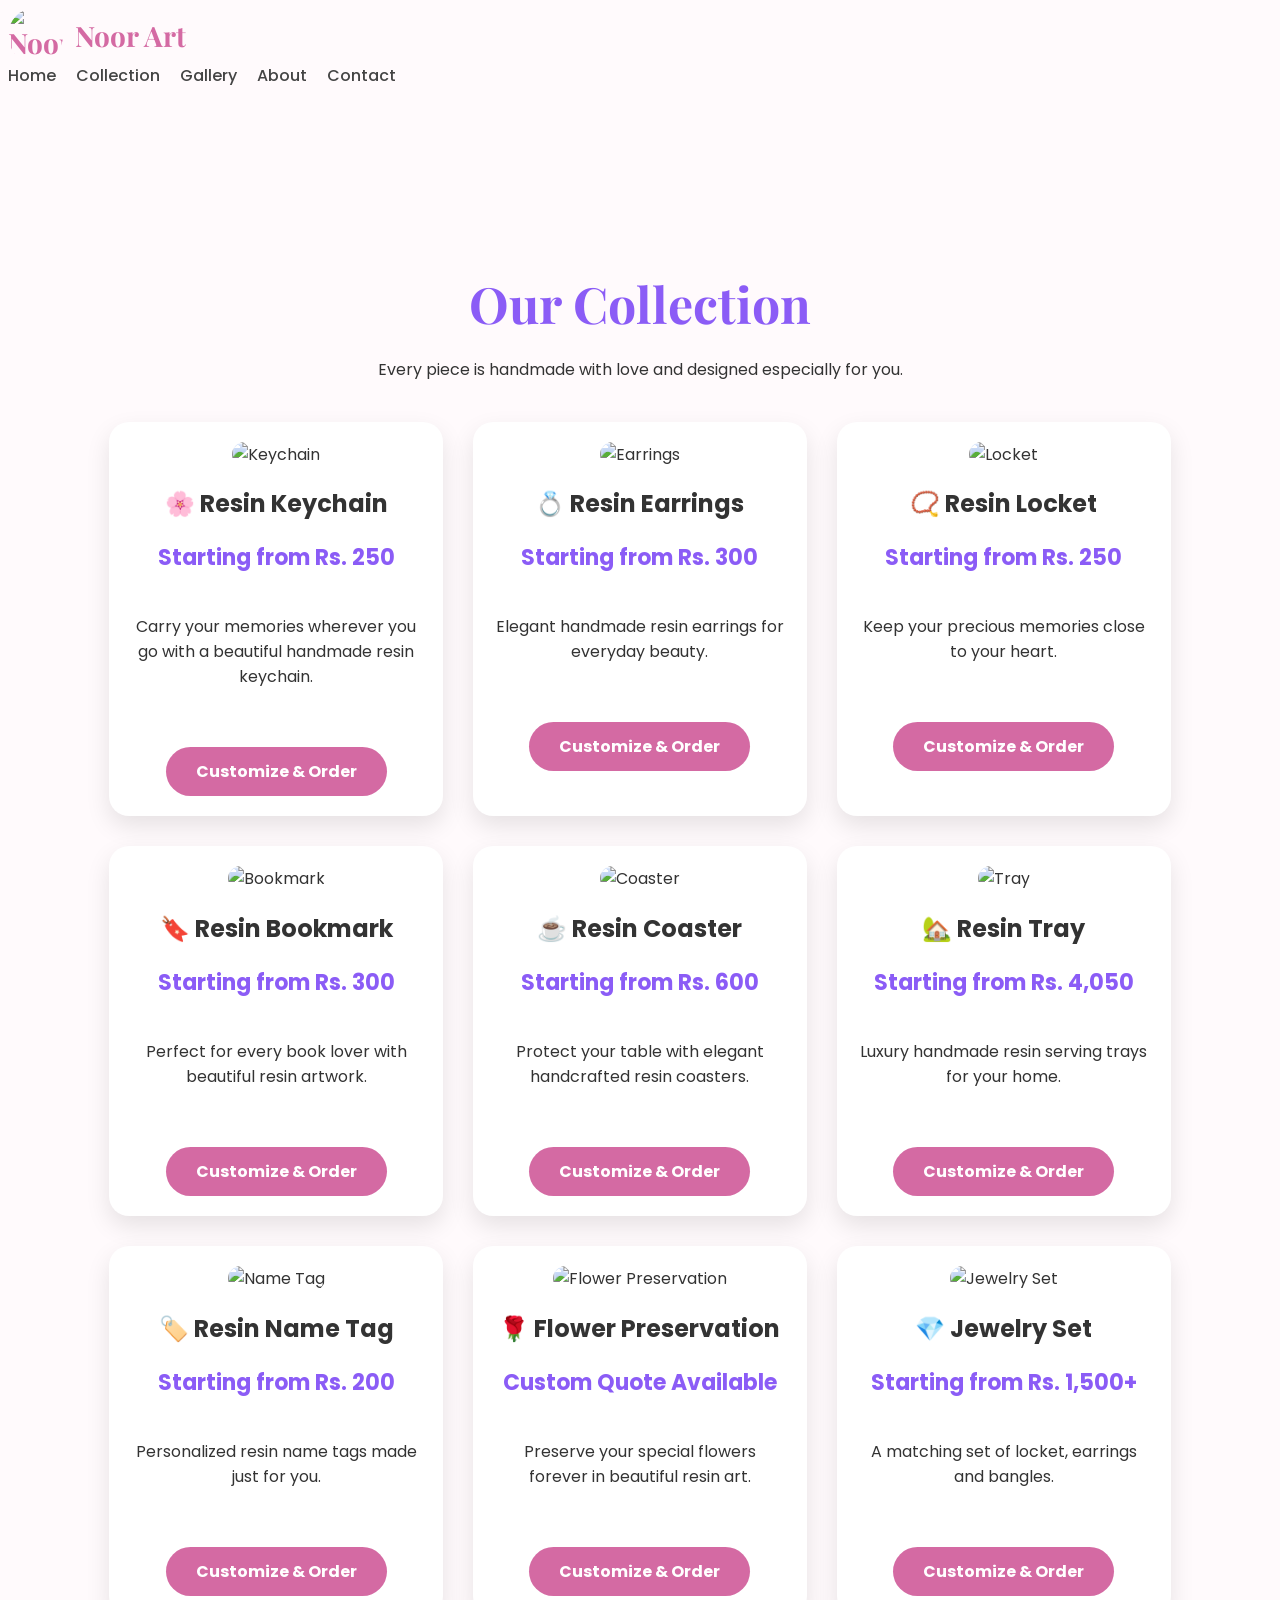
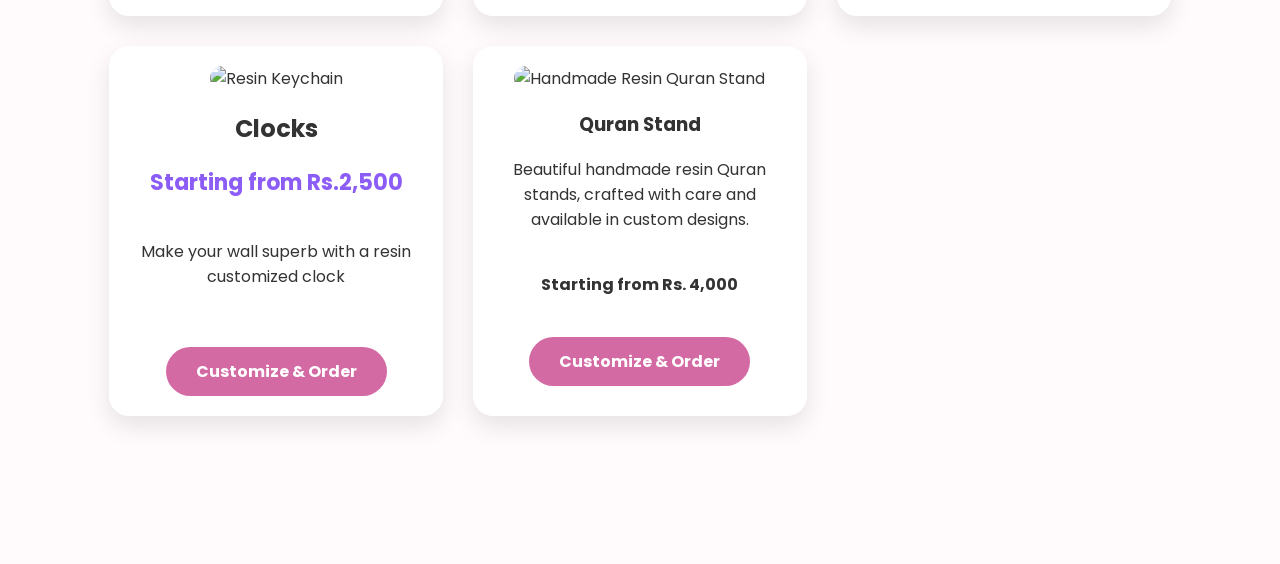
==== products.html @ 574aaeb1 "Noor Arts" ====
﻿<!DOCTYPE html>
<html lang="en">

<head>

<meta charset="UTF-8">
<meta name="viewport" content="width=device-width, initial-scale=1.0">

<title>Our Collection | Noor Art</title>

<link rel="preconnect" href="https://fonts.googleapis.com">
<link rel="preconnect" href="https://fonts.gstatic.com" crossorigin>

<link href="https://fonts.googleapis.com/css2?family=Poppins:wght@300;400;600&family=Playfair+Display:wght@700&display=swap" rel="stylesheet">

<link rel="stylesheet" href="test.css">

</head>

<body>

<nav>

<div class="logo">
<img src="images/logo.png" alt="Noor Art Logo">
<span>Noor Art</span>
</div>

<ul>

<li><a href="index.html">Home</a></li>
<li><a href="products.html">Collection</a></li>
<li><a href="gallery.html">Gallery</a></li>
<li><a href="about.html">About</a></li>
<li><a href="contact.html">Contact</a></li>

</ul>

</nav>

<section class="products">

<h1>Our Collection</h1>

<p>
Every piece is handmade with love and designed especially for you.
</p>

<div class="product-grid">

<div class="product-card">

<img src="images/keychain.jpg" alt="Keychain">

<h2>🌸 Resin Keychain</h2>

<p class="price">Starting from Rs. 250</p>

<p>
Carry your memories wherever you go with a beautiful handmade resin keychain.
</p>

<a href="order.html?product=Resin Keychain" class="order-btn">
Customize & Order
</a>

</div>

<div class="product-card">

<img src="images/earrings.jpg" alt="Earrings">

<h2>💍 Resin Earrings</h2>

<p class="price">Starting from Rs. 300</p>

<p>
Elegant handmade resin earrings for everyday beauty.
</p>

<a href="order.html?product=Resin Earrings" class="order-btn">Customize & Order</a>

</div>

<div class="product-card">

<img src="images/locket.jpg" alt="Locket">

<h2>📿 Resin Locket</h2>

<p class="price">Starting from Rs. 250</p>

<p>
Keep your precious memories close to your heart.
</p>

<a href="order.html?product=Resin Locket" class="order-btn">Customize & Order</a>

</div>

<div class="product-card">

<img src="images/bookmark.jpg" alt="Bookmark">

<h2>🔖 Resin Bookmark</h2>

<p class="price">Starting from Rs. 300</p>

<p>
Perfect for every book lover with beautiful resin artwork.
</p>

<a href="order.html?product=Resin Bookmark" class="order-btn">Customize & Order</a>

</div>

<div class="product-card">

<img src="images/coaster.jpg" alt="Coaster">

<h2>☕ Resin Coaster</h2>

<p class="price">Starting from Rs. 600</p>

<p>
Protect your table with elegant handcrafted resin coasters.
</p>

<a href="order.html?product=Resin Coaster" class="order-btn">Customize & Order</a>

</div>

<div class="product-card">

<img src="images/tray.jpg" alt="Tray">

<h2>🏡 Resin Tray</h2>

<p class="price">Starting from Rs. 4,050</p>

<p>
Luxury handmade resin serving trays for your home.
</p>

<a href="order.html?product=Resin Tray" class="order-btn">Customize & Order</a>

</div>

<div class="product-card">

<img src="images/nametag.jpg" alt="Name Tag">

<h2>🏷️ Resin Name Tag</h2>

<p class="price">Starting from Rs. 200</p>

<p>
Personalized resin name tags made just for you.
</p>

<a href="order.html?product= Resin Nametag" class="order-btn">Customize & Order</a>

</div>

<div class="product-card">

<img src="images/flowers.jpg" alt="Flower Preservation">

<h2>🌹 Flower Preservation</h2>

<p class="price">Custom Quote Available</p>

<p>
Preserve your special flowers forever in beautiful resin art.
</p>

<a href="order.html?product= Resin Flower Preservation" class="order-btn">Customize & Order</a>

</div>

<div class="product-card">

<img src="images/set.jpg" alt="Jewelry Set">

<h2>💎 Jewelry Set</h2>

<p class="price">Starting from Rs. 1,500+</p>

<p>
A matching set of locket, earrings and bangles.
</p>

<a href="order.html?product= Resin Full Jewelry Set" class="order-btn">Customize & Order</a>

</div>
<div class="product-card">

<img src="images/clock.jpg" alt="Resin Keychain">

<h2>Clocks </h2>

<p class="price">Starting from Rs.2,500</p>

<p>
Make your wall superb with a resin customized clock
</p>

<a href="order.html?product= Resin Clock" class="order-btn">Customize & Order</a>

</div> 
<div class="product-card">

    <img src="images/quran-stand.jpg" alt="Handmade Resin Quran Stand">

    <h3>Quran Stand</h3>

    <p>
        Beautiful handmade resin Quran stands,
        crafted with care and available in custom designs.
    </p>

    <h4>Starting from Rs. 4,000</h4>

    <a href="order.html?product=Quran%20Stand" class="order-btn">
        Customize & Order
    </a>

</div>

</section>

</body>

</html>
---- test.css ----
﻿ {
margin:0;
padding:0;
box-sizing:border-box;
}

body{

font-family:'Poppins',sans-serif;

background:#fffafc;

color:#333;

}

nav ul{

display:flex;

list-style:none;

gap:20px;

margin:0;

padding:0;

}

.logo{

display:flex;

align-items:center;

gap:12px;

font-size:28px;

font-family:'Playfair Display',serif;

font-weight:bold;

color:#9c6ade;

}

.logo img{

width:50px;

height:50px;

border-radius:50%;

}

nav ul{

display:flex;

list-style:none;

}

nav ul{

display:flex;

list-style:none;

gap:20px;

flex-wrap:wrap;

}

nav a{

text-decoration:none;

color:#444;

font-weight:500;

transition:.3s;

}

nav a:hover{

color:#9c6ade;

}

.hero{

height:100vh;

display:flex;

justify-content:center;

align-items:center;

text-align:center;

padding:20px;

background:linear-gradient(rgba(255,255,255,.65),rgba(255,255,255,.65)),
url("images/hero.jpg");

background-size:cover;

background-position:center;

}

.hero h1{

font-size:70px;

font-family:'Playfair Display',serif;

color:#8b5cf6;

}

.hero h2{

margin-top:20px;

font-size:30px;

font-weight:500;

}

.hero p{

margin:30px auto;

max-width:700px;

line-height:1.8;

}

.btn{

display:inline-block;

padding:15px 35px;

background:#9c6ade;

color:white;

text-decoration:none;

border-radius:50px;

font-size:18px;

transition:.3s;

}

.btn:hover{

background:#7d4ed8;

transform:translateY(-4px);

}

.features{

padding:100px 10%;

text-align:center;

}

.features h2{

font-size:45px;

margin-bottom:50px;

font-family:'Playfair Display',serif;

color:#8b5cf6;

}

.cards{

display:grid;

grid-template-columns:repeat(auto-fit,minmax(250px,1fr));

gap:30px;

}

.card{

padding:35px;

border-radius:20px;

background:white;

box-shadow:0 10px 25px rgba(0,0,0,.08);

transition:.4s;

}

.card:hover{

transform:translateY(-10px);

}

.card h3{

margin-bottom:20px;

}

footer{

padding:30px;

text-align:center;

background:#9c6ade;

color:white;

}
.products{

padding:140px 8%;

text-align:center;

}

.products h1{

font-size:50px;

font-family:'Playfair Display',serif;

color:#8b5cf6;

margin-bottom:20px;

}

.products p{

margin-bottom:40px;

}

.product-grid{

display:grid;

grid-template-columns:repeat(auto-fit,minmax(280px,1fr));

gap:30px;

}

.product-card{

background:white;

padding:20px;

border-radius:20px;

box-shadow:0 10px 25px rgba(0,0,0,.1);

transition:.3s;

}

.product-card:hover{

transform:translateY(-8px);

}

.product-card img{

width:100%;

height:250px;

object-fit:cover;

border-radius:15px;

}

.price{

font-size:22px;

font-weight:bold;

color:#8b5cf6;

margin:15px 0;

}

.product-card button{

margin-top:15px;

padding:12px 25px;

border:none;

background:#9c6ade;

color:white;

border-radius:30px;

cursor:pointer;

font-size:16px;

transition:.3s;

}

.product-card{

transition:.4s;

cursor:pointer;

}

.product-card:hover{

transform:translateY(-12px);

box-shadow:0 15px 35px rgba(0,0,0,.15);

}

.logo{

display:flex;

align-items:center;

gap:12px;

font-size:28px;

font-family:'Playfair Display',serif;

font-weight:bold;

color:#d46aa3;

}

.logo img{

width:55px;

height:55px;

border-radius:50%;

}
.order-btn{

display:inline-block;

margin-top:18px;

padding:12px 30px;

background:#d46aa3;

color:white;

text-decoration:none;

border-radius:40px;

font-weight:bold;

transition:.3s;

}

.order-btn:hover{

background:#b84f87;

transform:scale(1.05);

}
.gallery{

padding:140px 8%;

text-align:center;

}

.gallery h1{

font-size:50px;

font-family:'Playfair Display',serif;

color:#d46aa3;

margin-bottom:20px;

}

.gallery p{

color:#555;

margin-bottom:40px;

}

.gallery-grid{

display:grid;

grid-template-columns:repeat(auto-fit,minmax(280px,1fr));

gap:25px;

}

.gallery-grid img{

width:100%;

height:300px;

object-fit:cover;

border-radius:20px;

box-shadow:0 10px 25px rgba(0,0,0,.1);

transition:.4s;

cursor:pointer;

}

.gallery-grid img:hover{

transform:scale(1.05);

box-shadow:0 15px 35px rgba(0,0,0,.2);

}
.about{

padding:140px 8% 80px;

}

.about h1{

text-align:center;

font-size:50px;

color:#d46aa3;

margin-bottom:50px;

font-family:'Playfair Display',serif;

}

.about-content{

display:flex;

align-items:center;

justify-content:center;

gap:60px;

flex-wrap:wrap;

}

.about-image img{

width:300px;

border-radius:20px;

box-shadow:0 10px 25px rgba(0,0,0,.15);

}

.about-text{

max-width:600px;

}

.about-text h2{

font-size:34px;

margin-bottom:20px;

color:#444;

}

.about-text p{

font-size:18px;

line-height:1.8;

color:#666;

margin-bottom:20px;

}

.why-us{

padding:50px 8% 100px;

text-align:center;

}

.why-us h2{

font-size:40px;

margin-bottom:40px;

color:#d46aa3;

font-family:'Playfair Display',serif;

}

.features{

display:grid;

grid-template-columns:repeat(auto-fit,minmax(250px,1fr));

gap:30px;

}

.feature-box{

background:white;

padding:30px;

border-radius:20px;

box-shadow:0 10px 20px rgba(0,0,0,.1);

transition:.3s;

}

.feature-box:hover{

transform:translateY(-10px);

}

.feature-box h3{

margin-bottom:15px;

color:#d46aa3;

}
.contact{

padding:140px 8%;

text-align:center;

}

.contact h1{

font-size:50px;

color:#d46aa3;

font-family:'Playfair Display',serif;

margin-bottom:15px;

}

.contact p{

color:#666;

margin-bottom:40px;

}

.contact-container{

display:grid;

grid-template-columns:1fr 1fr;

gap:50px;

align-items:start;

}

.contact-info{

background:white;

padding:30px;

border-radius:20px;

box-shadow:0 10px 25px rgba(0,0,0,.1);

text-align:left;

}

.contact-info p{

font-size:18px;

margin:20px 0;

}

.contact-form{

background:white;

padding:30px;

border-radius:20px;

box-shadow:0 10px 25px rgba(0,0,0,.1);

}

.contact-form input,
.contact-form textarea{

width:100%;

padding:15px;

margin-bottom:20px;

border:1px solid #ddd;

border-radius:10px;

font-size:16px;

font-family:Poppins,sans-serif;

}

.contact-form button{

background:#d46aa3;

color:white;

padding:15px 40px;

border:none;

border-radius:30px;

font-size:18px;

cursor:pointer;

transition:.3s;

}

.contact-form button:hover{

background:#b84f87;

}

footer{

background:#d46aa3;

color:white;

text-align:center;

padding:25px;

margin-top:80px;

}
.order-page{
padding:140px 8%;
text-align:center;
}

.order-page h1{
font-size:50px;
color:#d46aa3;
font-family:'Playfair Display',serif;
margin-bottom:15px;
}

.order-page p{
color:#666;
margin-bottom:40px;
}

.order-form{
max-width:600px;
margin:auto;
background:white;
padding:40px;
border-radius:25px;
box-shadow:0 10px 25px rgba(0,0,0,.1);
text-align:left;
}

.order-form label{
display:block;
margin-bottom:8px;
font-weight:600;
color:#444;
}

.order-form input,
.order-form textarea{
width:100%;
padding:15px;
margin-bottom:25px;
border:1px solid #ddd;
border-radius:12px;
font-size:16px;
font-family:Poppins,sans-serif;
}

.order-form input[readonly]{
background:#f8f3f7;
color:#d46aa3;
font-weight:bold;
}

.order-form button{
width:100%;
padding:16px;
background:#d46aa3;
color:white;
border:none;
border-radius:35px;
font-size:18px;
font-weight:bold;
cursor:pointer;
transition:.3s;
}

.order-form button:hover{
background:#b84f87;
transform:scale(1.02);
}
.order-section {

padding: 140px 8% 80px;

text-align: center;

}

.order-section h1 {

font-family: 'Playfair Display', serif;

font-size: 50px;

color: #d46aa3;

margin-bottom: 15px;

}

.order-section > p {

color: #666;

margin-bottom: 35px;

}

#orderForm {

max-width: 650px;

margin: auto;

background: white;

padding: 35px;

border-radius: 20px;

box-shadow: 0 10px 30px rgba(0,0,0,.1);

text-align: left;

}

#orderForm label {

display: block;

font-weight: 600;

margin-bottom: 8px;

color: #444;

}

#orderForm input,
#orderForm textarea {

width: 100%;

box-sizing: border-box;

padding: 14px;

margin-bottom: 22px;

border: 1px solid #ddd;

border-radius: 10px;

font-family: Poppins, sans-serif;

font-size: 16px;

}

#orderForm textarea {

resize: vertical;

}

#orderForm button {

display: block;

margin: auto;

padding: 14px 35px;

border: none;

border-radius: 30px;

background: #d46aa3;

color: white;

font-size: 17px;

font-weight: 600;

cursor: pointer;

}

#orderForm button:hover {

background: #b84f87;

}

#message {

margin-top: 25px;

font-weight: 600;

}
.reviews {

    padding: 80px 8%;

    text-align: center;

}

.reviews h2 {

    font-family: 'Playfair Display', serif;

    font-size: 42px;

    color: #d46aa3;

    margin-bottom: 10px;

}

.reviews-subtitle {

    color: #666;

    margin-bottom: 40px;

}

#reviewsList {

    display: grid;

    grid-template-columns:
        repeat(auto-fit, minmax(250px, 1fr));

    gap: 25px;

    margin-bottom: 50px;

}

.review-card {

    background: white;

    padding: 25px;

    border-radius: 18px;

    box-shadow: 0 8px 20px rgba(0,0,0,.1);

}

.review-stars {

    font-size: 20px;

    margin-bottom: 15px;

}

.review-card p {

    color: #555;

    line-height: 1.6;

}

.review-card strong {

    display: block;

    margin-top: 15px;

    color: #444;

}

.review-card small {

    display: block;

    margin-top: 5px;

    color: #999;

}

.review-form-box {

    max-width: 600px;

    margin: auto;

    padding: 30px;

    background: white;

    border-radius: 20px;

    box-shadow: 0 8px 25px rgba(0,0,0,.1);

}

.review-form-box h3 {

    color: #d46aa3;

    font-size: 28px;

    margin-bottom: 25px;

}

#reviewForm input,
#reviewForm select,
#reviewForm textarea {

    width: 100%;

    box-sizing: border-box;

    padding: 14px;

    margin-bottom: 18px;

    border: 1px solid #ddd;

    border-radius: 10px;

    font-family: Poppins, sans-serif;

    font-size: 15px;

}

#reviewForm button {

    padding: 14px 30px;

    border: none;

    border-radius: 30px;

    background: #d46aa3;

    color: white;

    font-size: 16px;

    cursor: pointer;

}

#reviewForm button:hover {

    background: #b84f87;

}
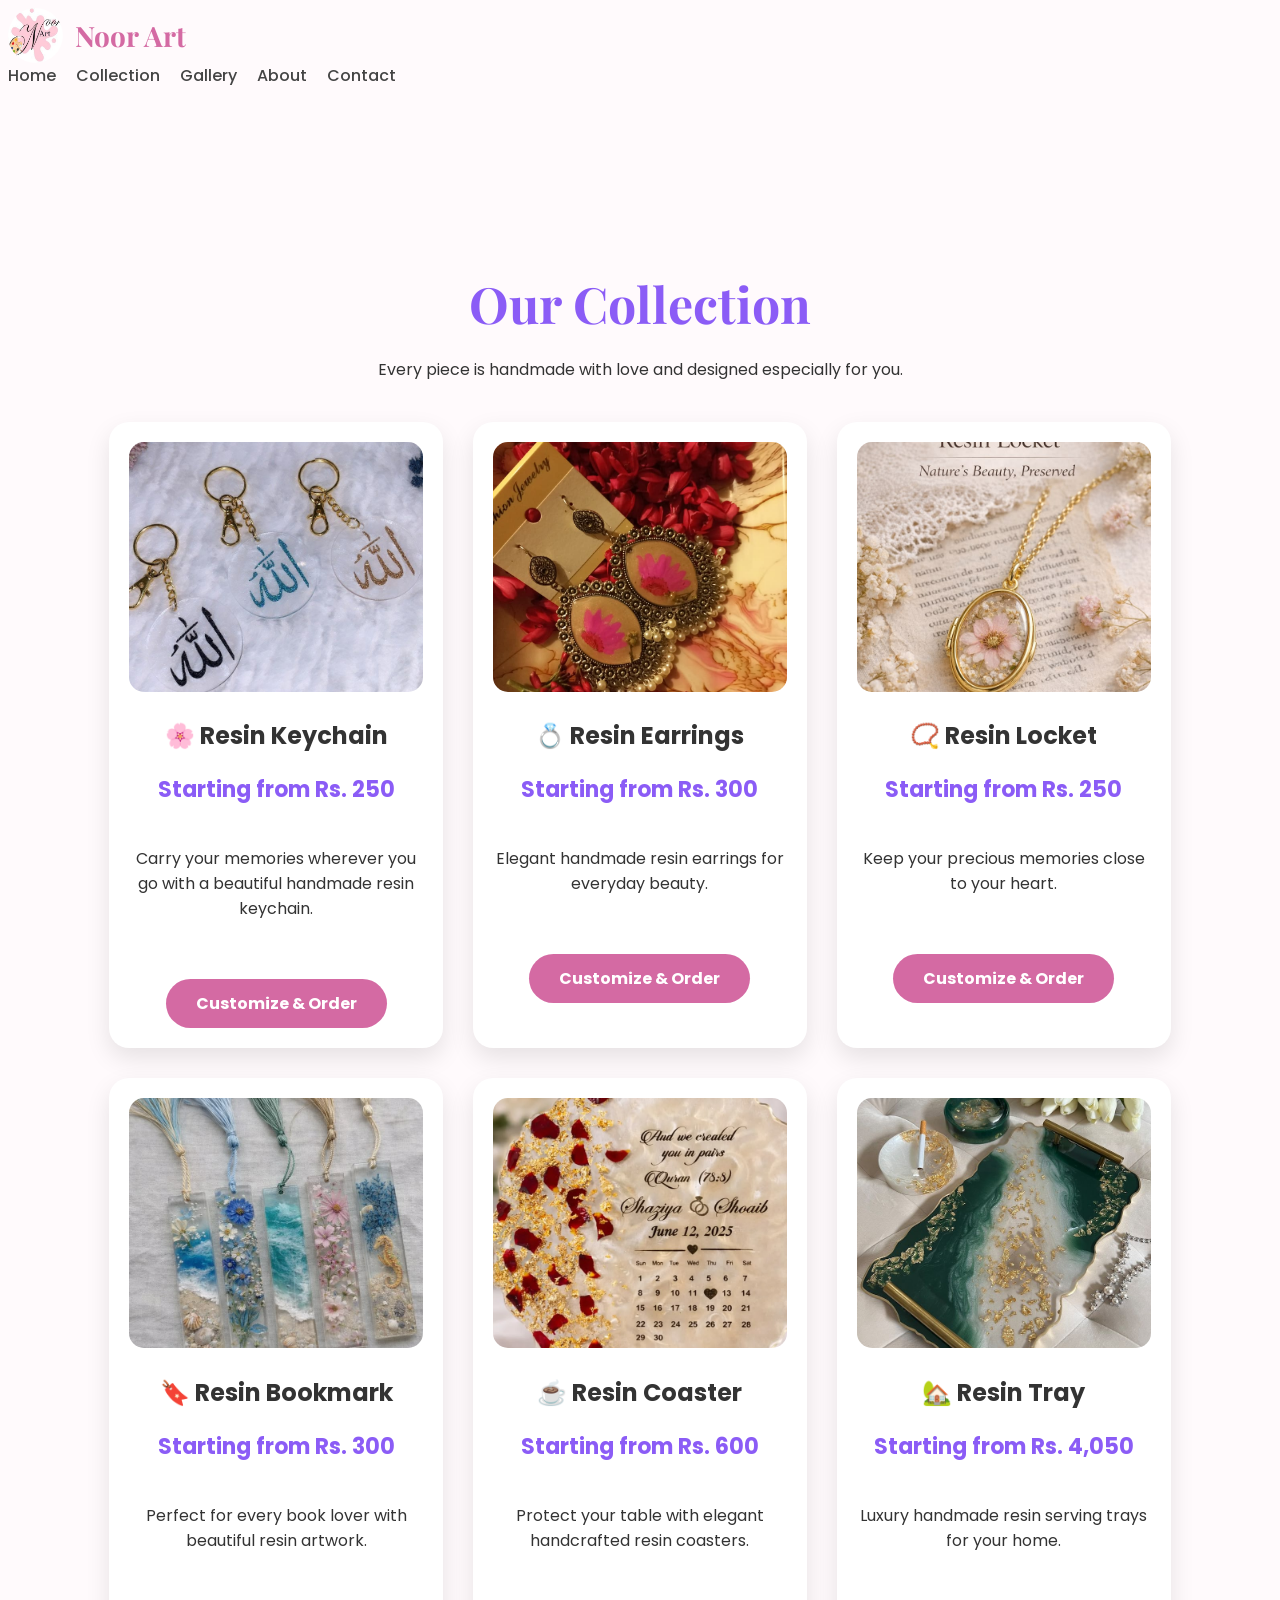
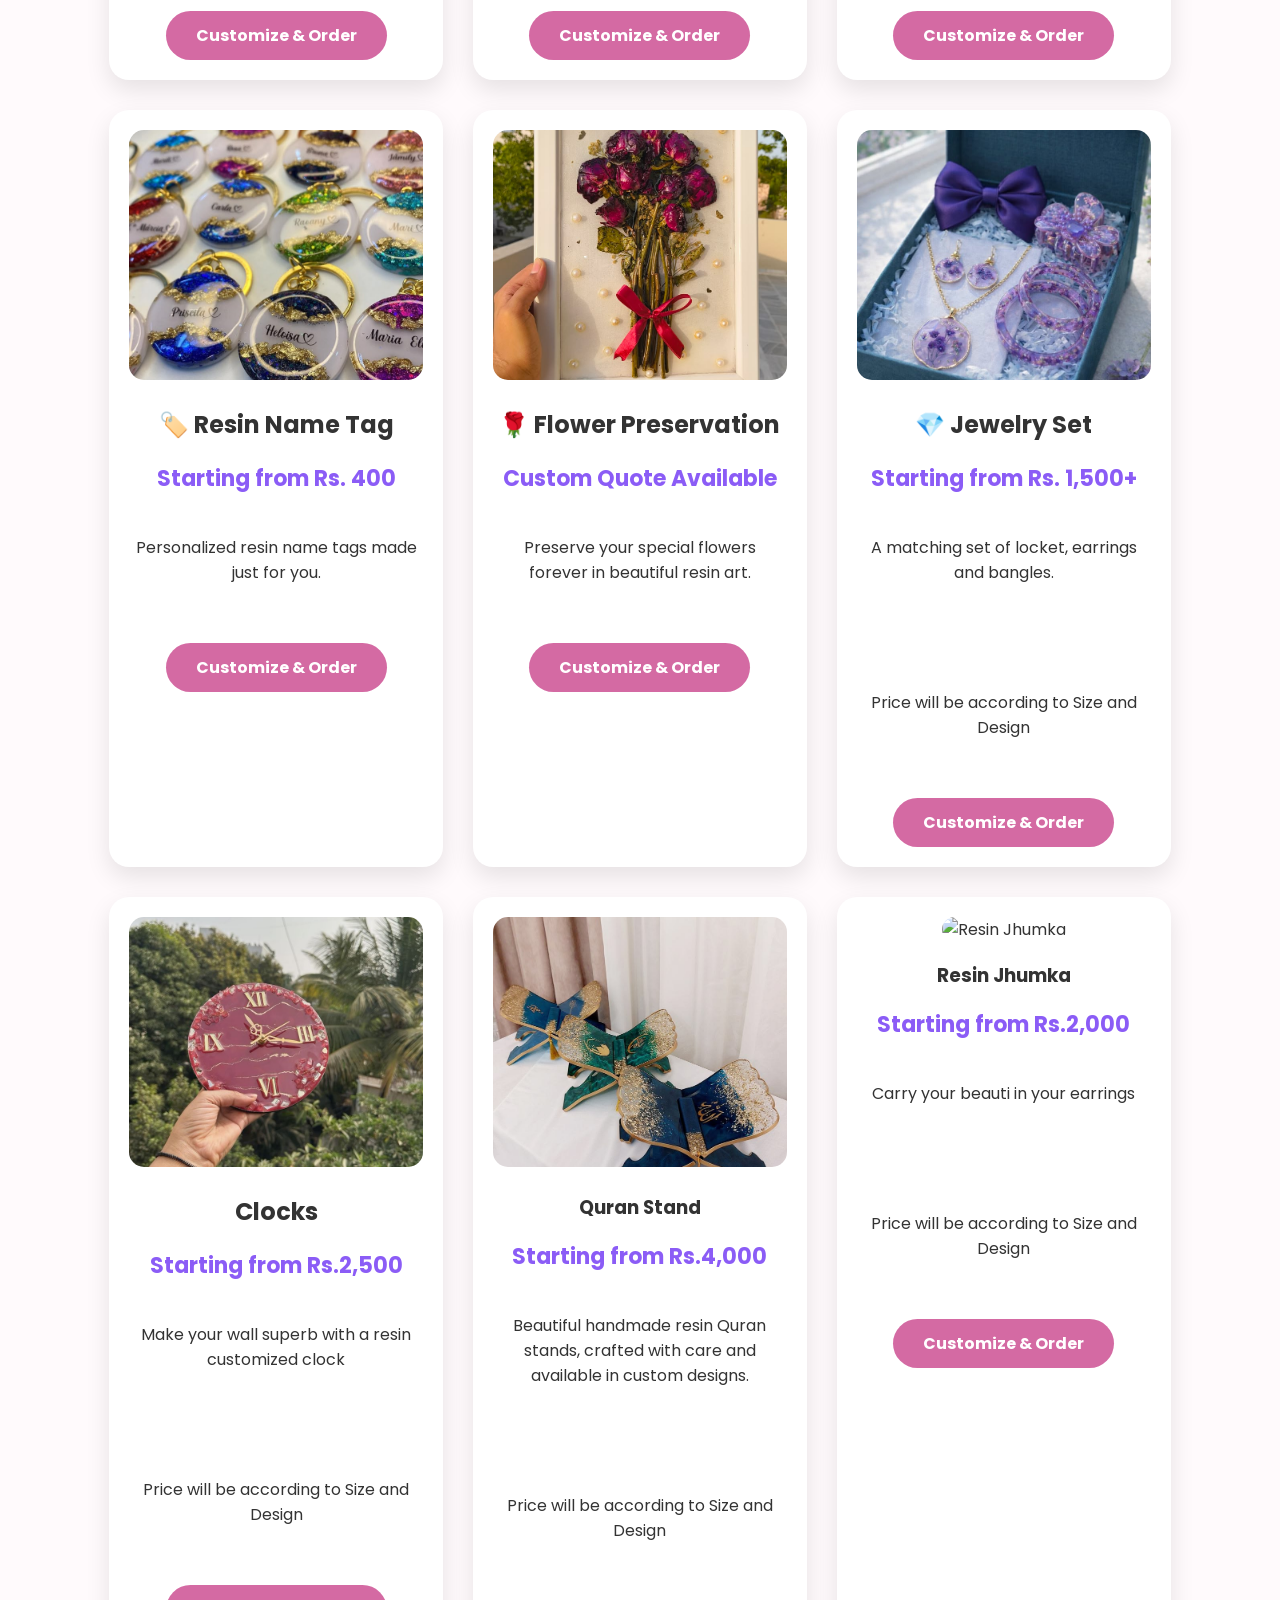
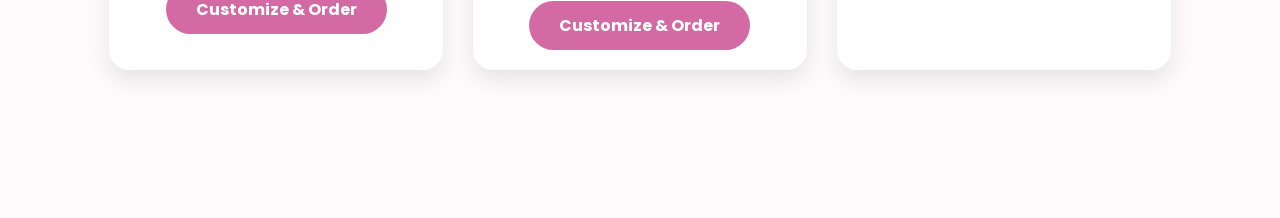
==== commit 2f5b8b1f: "Products new" ====
--- a/products.html
+++ b/products.html
@@ -152,7 +152,7 @@
 
 <h2>🏷️ Resin Name Tag</h2>
 
-<p class="price">Starting from Rs. 200</p>
+<p class="price">Starting from Rs. 400</p>
 
 <p>
 Personalized resin name tags made just for you.
@@ -189,6 +189,9 @@
 <p>
 A matching set of locket, earrings and bangles.
 </p>
+</br>
+</p> Price will be according to Size and Design </p>
+
 
 <a href="order.html?product= Resin Full Jewelry Set" class="order-btn">Customize & Order</a>
 
@@ -204,6 +207,9 @@
 <p>
 Make your wall superb with a resin customized clock
 </p>
+</br>
+</p> Price will be according to Size and Design </p>
+
 
 <a href="order.html?product= Resin Clock" class="order-btn">Customize & Order</a>
 
@@ -213,19 +219,43 @@
     <img src="images/quran-stand.jpg" alt="Handmade Resin Quran Stand">
 
     <h3>Quran Stand</h3>
+<p class="price">Starting from Rs.4,000</p>
 
     <p>
         Beautiful handmade resin Quran stands,
         crafted with care and available in custom designs.
     </p>
-
-    <h4>Starting from Rs. 4,000</h4>
+</br>
+</p> Price will be according to Size and Design </p>
+
+     
 
     <a href="order.html?product=Quran%20Stand" class="order-btn">
         Customize & Order
     </a>
 
 </div>
+ 
+<div class="product-card">
+
+    <img src="images/jhumka.jpg" alt="Resin Jhumka">
+
+    <h3>Resin Jhumka</h3>
+<p class="price">Starting from Rs.2,000</p>
+
+    <p>
+       Carry your beauti in your earrings
+    </p></br>
+</p> Price will be according to Size and Design </p>
+
+     
+
+    <a href="order.html?product=jhumka" class="order-btn">
+        Customize & Order
+    </a>
+
+</div>
+
 
 </section>
 
